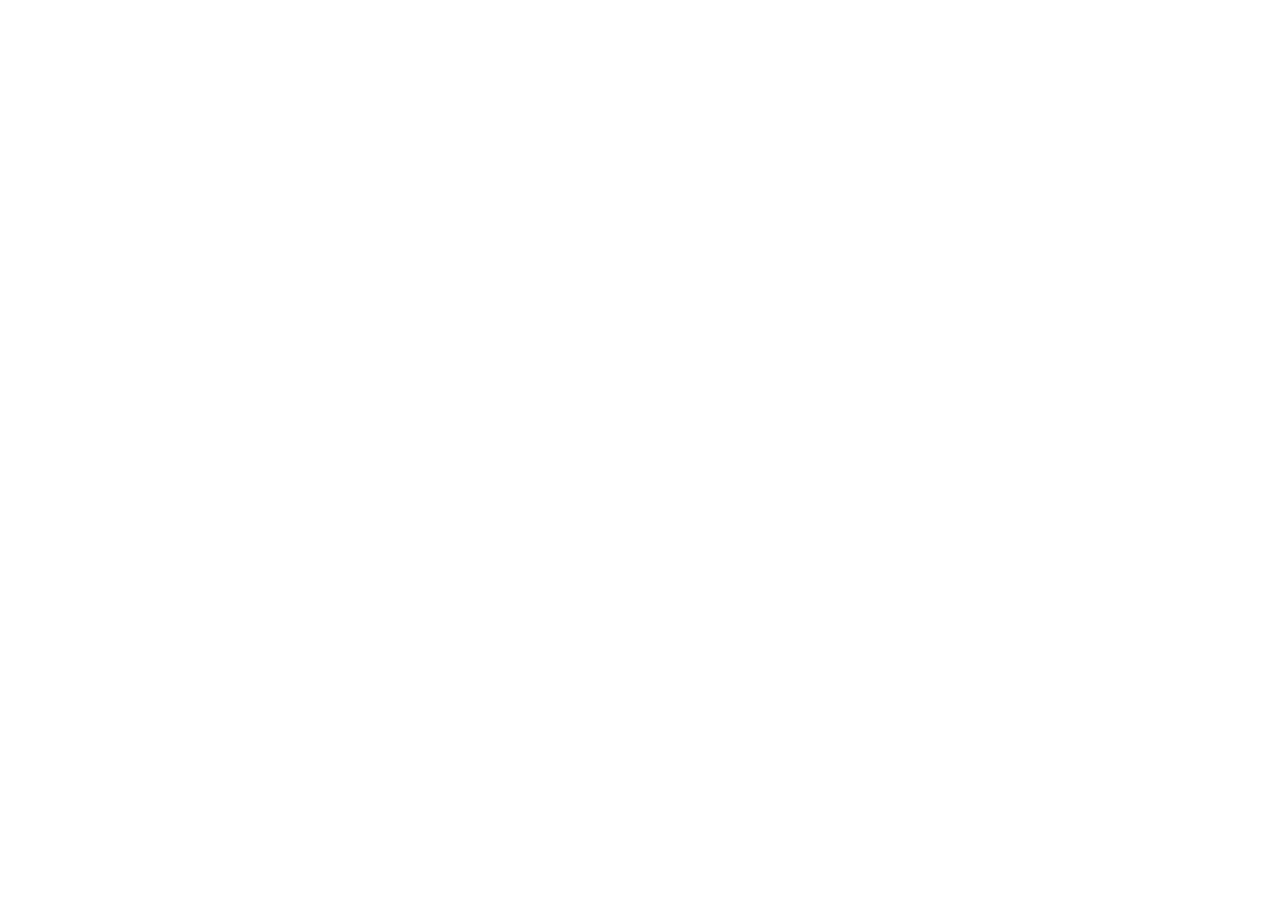
==== index.html @ 2fdc1004 "Portfolio Update 1 I added index.html,the navigation bar, and added the bootstrap/js/css stylesheet " ====
<!DOCTYPE html>
<html lang="en">
<head>
    <meta charset="UTF-8">
    <meta name="viewport" content="width=device-width, initial-scale=1.0">
    <!-- Using Bootstrap 5 framework-->
  <link href="https://cdn.jsdelivr.net/npm/bootstrap@5.3.3/dist/css/bootstrap.min.css" rel="stylesheet">
  <script src="https://cdn.jsdelivr.net/npm/bootstrap@5.3.3/dist/js/bootstrap.bundle.min.js"></script>
  <!-- jQuery used to load the navbar -->
   <script src="https://code.jquery.com/jquery-3.7.1.min.js"></script>
</head>
<body>
<!-- This is going to be my first page of my portfolio.-->
    
</body>
</html>
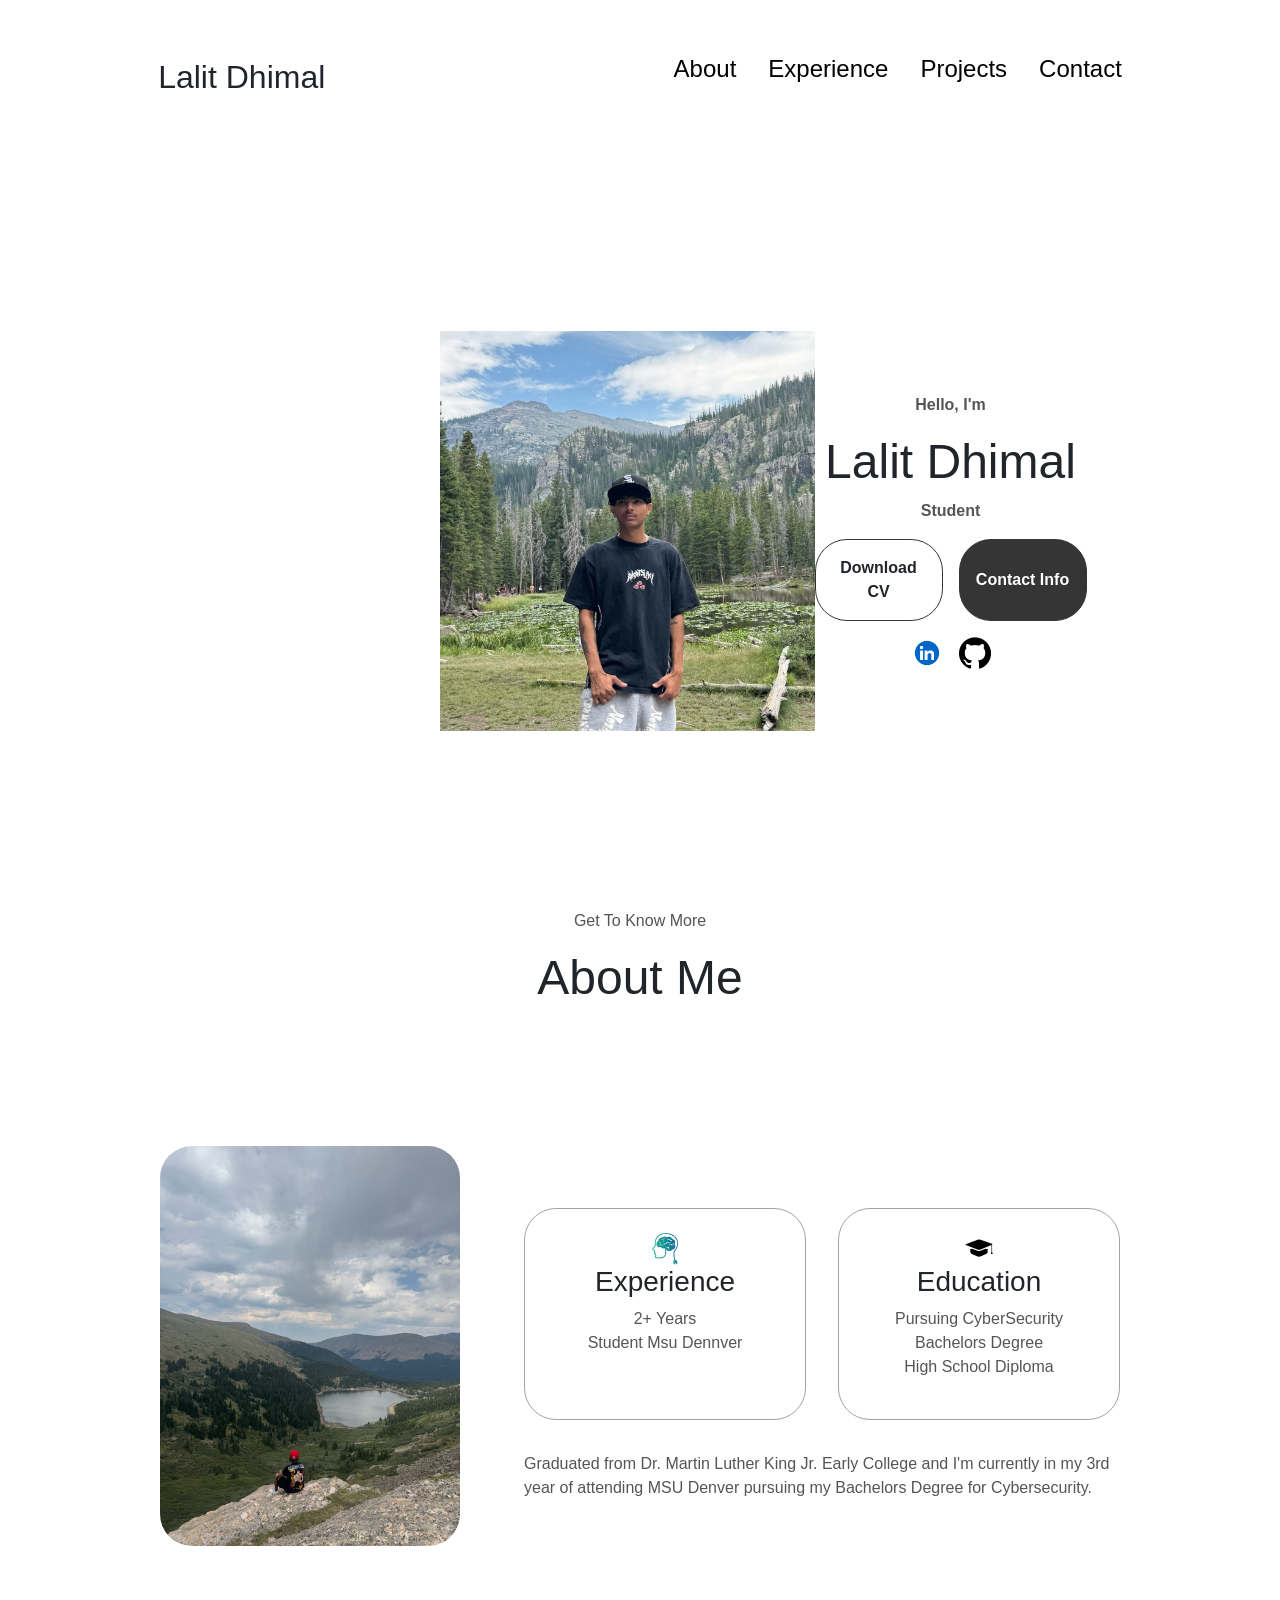
==== commit a4c6f61e: "All Update I have made a lot of changes. About Me page, Skills, Experience, Contact. Also added my l" ====
--- a/index.html
+++ b/index.html
@@ -1,16 +1,117 @@
 <!DOCTYPE html>
 <html lang="en">
-<head>
+    <head>
     <meta charset="UTF-8">
-    <meta name="viewport" content="width=device-width, initial-scale=1.0">
-    <!-- Using Bootstrap 5 framework-->
-  <link href="https://cdn.jsdelivr.net/npm/bootstrap@5.3.3/dist/css/bootstrap.min.css" rel="stylesheet">
-  <script src="https://cdn.jsdelivr.net/npm/bootstrap@5.3.3/dist/js/bootstrap.bundle.min.js"></script>
-  <!-- jQuery used to load the navbar -->
-   <script src="https://code.jquery.com/jquery-3.7.1.min.js"></script>
-</head>
-<body>
-<!-- This is going to be my first page of my portfolio.-->
-    
-</body>
-</html>+    <meta http-equiv="X-UA-Compatible" content="IE=edge" />
+    <meta name="viewport" content="width=device-width, initial-scale=1.0" />
+    <link href="https://cdn.jsdelivr.net/npm/bootstrap@5.3.3/dist/css/bootstrap.min.css" rel="stylesheet">
+    <script src="https://cdn.jsdelivr.net/npm/bootstrap@5.3.3/dist/js/bootstrap.bundle.min.js"></script>
+    <script src="https://code.jquery.com/jquery-3.7.1.min.js"></script>
+   <title>My Portfolio</title>
+   <link rel="stylesheet" href="style.css"/>
+   <link rel="stylesheet" href="mediaqueries.css"/>
+    </head>
+    <body>
+        <nav id="desktop-nav">
+            <div class="logo">Lalit Dhimal</div>
+            <div>
+                <ul class="nav-links">
+                    <li><a href="#About">About</a></li>
+                    <li><a href="#Experience">Experience</a></li>
+                    <li><a href="#Projects">Projects</a></li>
+                    <li><a href="#Contact">Contact</a></li>
+                </ul>
+            </div>
+        </nav>
+        <nav id="hamburger-nav">
+            <div class="logo">Lalit Dhimal</div>
+            <div class="hamburger-menu">
+                <div class="hamburger-icon" onclick="toggleMenu()">
+                    <span></span>
+                    <span></span>
+                    <span></span>
+                </div>
+                <div class="menu-links">
+                    <li><a href="#About" onclick="toggleMenu()">About</a></li>
+                    <li><a href="#Experience" onclick="toggleMenu()">Experience</a></li>
+                    <li><a href="#Projects" onclick="toggleMenu()">Projects</a></li>
+                    <li><a href="#Contact" onclick="toggleMenu()">Contact</a></li>   
+                </div>
+            </div>
+        </nav>
+        <section id="profile">
+            <div= class="section__pic-container">
+                <img src="./assets/aboutme.png" alt="Lalit Profile Picture">
+            </div>
+            <div class="section__text">
+                <p class="section__text__p1">Hello, I'm</p>
+                <h1 class="title">Lalit Dhimal</h1>
+                <p class="setion__text__p2">Student</p>
+                <div class="btn-container">
+                    <button class="btn btn-color-2" 
+                    onclick="window.open('./assets/Resume.pdf')"
+                >
+                    Download CV
+                </button>
+                <button class="btn btn-color-1" onclick="location.href='./#Contact'">
+                    Contact Info
+                </button>
+                </div>
+                <div id="socials-container">
+                    <img 
+                    src="./assets/linkedin.png" 
+                    alt="My Linkedin Profile"
+                    class="icon"
+                    onclick="location.href='https:www.linkedin.com/in/lalit-dhimal-317a672b5/'"
+                    />
+                    <img 
+                    src="./assets/github.png" 
+                    alt="My Github Profile"
+                    class="icon"
+                    onclick="location.href='https:github.com/aerobix-svn'"
+                    />
+            </div>
+        </section>
+        <section id="About">
+           <p class="section__text__p1">Get To Know More</p>
+           <h1 class="title">About Me</h1>
+           <div class="section-container">
+            <div class="section__pic-container">
+                <img src="./assets/me.png" 
+                alt="Profile picture" 
+                class="about-pic"
+                />
+            </div>
+            <div class="about-details-container">
+                <div class="about-containers">
+                    <div class="details-container">
+                        <img src="./assets/experience.png" 
+                        alt="experience icon" 
+                        class="icon"
+                        />
+                        <h3>Experience</h3>
+                        <p>2+ Years <br> Student Msu Dennver</p>
+                    </div>
+                    <div class="details-container">
+                        <img src="./assets/education-png-23447.png" 
+                        alt="education icon" 
+                        class="icon"
+                        />
+                        <h3>Education</h3>
+                        <p>Pursuing CyberSecurity Bachelors Degree<br>High School Diploma</p>
+                    </div>
+                </div>
+                <div class="text-container">
+                    <p>Graduated from Dr. Martin Luther King Jr. Early College and I'm currently in my 3rd year of attending MSU Denver pursuing my Bachelors Degree for Cybersecurity.</p>
+                </div>
+            </div>
+           </div>
+           <img src="./assets/arrow.png" 
+           alt="arrow icon" 
+           class="icon arrow"
+           onclick="location.href='./experience'"
+           />
+        </section>
+        <script src="script.js"></script>
+    </body>
+   </html>
--- a/style.css
+++ b/style.css
@@ -0,0 +1,315 @@
+/* General */ 
+
+@import url("https://fonts.googleleapis.com/css2?family=Poppins:wght@300;400;500;600&display=swap");
+
+* {
+    margin: 0;
+    padding: 0;
+}
+
+body {
+    font-family: 'Poppins', sans-serif;
+}
+
+html {
+    scroll-behavior: smooth;
+}
+
+p {
+    color: rgb(85, 85, 85);
+}
+
+/* Transition */
+
+a, 
+.btn {
+    transition: all 300ms ease;
+}
+
+/* Desktop Nav */ 
+
+nav, 
+.nav-links {
+    display: flex;
+}
+
+nav { 
+    justify-content: space-around;
+    align-items: center;
+    height: 17vh;
+}
+
+.nav-links {
+    gap: 2rem;
+    list-style: none;
+    font-size: 1.5rem;
+}
+
+a {
+    color: black;
+    text-decoration: none;
+    text-decoration-color: white;
+}
+
+a:hover {
+    color: grey;
+    text-decoration: underline;
+    text-underline-offset: 1rem;
+    text-decoration-color: rgb(181, 181, 181);
+}
+
+.logo {
+    font-size: 2rem;
+}
+
+.logo:hover {
+    cursor: default;
+}
+
+/* Hamburger Menu */
+
+#hamburger-nav {
+    display: none;
+}
+
+.hamburger-menu {
+    position: relative;
+    display: inline-block;
+}
+
+.hamburger.icon {
+    display: flex;
+    flex-direction: column;
+    justify-content: space-between;
+    height: 24px;
+    width: 30px;
+    cursor: pointer;
+}
+
+.hamburger-icon span {
+    width: 100%;
+    height: 2px;
+    background-color: black;
+    transition: all 0.3 ease-in-out;
+}
+
+.menu-links {
+    position: absolute;
+    top: 100%;
+    right: 0;
+    background-color: white;
+    width: fit-content;
+    max-height: 0;
+    overflow: hidden;
+    transition: all 0.3 ease-in-out;
+}
+
+.menu-links a {
+    display: block;
+    padding: 10px;
+    text-align: center;
+    font-size: 1.5rem;
+    color: black;
+    text-decoration: none;
+    transition: all 0.3 ease-in-out;
+}
+
+.menu-links li {
+    list-style: none;
+}
+
+.menu-links.open {
+    max-height: 300px;
+}
+
+.hamburger-icon.open span:first-child {
+    transform: rotate(45deg) translate(10px, 5px);
+}
+
+.hamburger-icon.open span:nth-child(2) {
+    opacity: 0;
+}
+
+.hamburger-icon.open span:last-child {
+    transform: rotate(-45deg) translate(10px, -5px);
+}
+
+.hamburger-icon span:first-child {
+    transform: none;
+}
+
+.hamburger-icon span:first-child {
+    opacity: 1;
+}
+
+.hamburger-icon span:first-child {
+    transform: none;
+}
+
+/* Sections */ 
+
+section { 
+    padding-top: 4vh;
+    height: 96vh;
+    margin: 0 10rem;
+    box-sizing: border-box;
+    min-height: fit-content;
+}
+
+.section-container { 
+    display: flex;
+}
+
+/* Profile Section */
+
+#profile {
+    display: flex;
+    justify-content: center;
+    gap: 5rem;
+    height: 80vh;
+}
+
+.section__pic-container {
+    display: flex;
+    height: 400px;
+    width: 400px;
+    margin: auto 0;
+}
+
+.section__text {
+    align-self: center;
+    text-align: center;
+}
+
+.section__text p {
+    font-weight: 600;
+}
+
+.section__text__p1 {
+    text-align: center;
+}
+
+.section__text__p2 {
+    font-size: 1.75rem;
+    margin-bottom: 1rem;
+}
+
+.title {
+    font-size: 3rem;
+    text-align: center;
+}
+
+#socials-container {
+    display: flex;
+    justify-content: center;
+    margin-top: 1rem;
+    gap: 1rem;
+}
+
+/* Icon */
+
+.icon {
+    cursor: pointer;
+    height: 2rem;
+}
+
+/* Buttons */ 
+
+.btn-container {
+    display: flex;
+    justify-content: center;
+    gap: 1rem;
+}
+
+.btn {
+    font-weight: 600;
+    transition: all 300ms ease;
+    padding: 1rem;
+    width: 8rem;
+    border-radius: 2rem;
+}
+
+.btn-color-1, 
+.btn-color-2 {
+    border: rgb(53,53,53) 0.1rem solid;
+}
+
+.btn-color-1:hover, 
+.btn-color-2:hover {
+    cursor: pointer;
+}
+
+.btn-color-1, 
+.btn-color-2:hover {
+    background: rgb(53,53,53);
+    color: white;
+}
+
+.btn-color-1:hover {
+    background: rgb(0, 0, 0);
+}
+
+.btn-color-2 {
+    background: none;
+}
+
+.btn-color-2:hover {
+    border: rgb(255, 255, 255) 0.1rem solid;
+}
+
+.btn-container {
+    gap: 1rem;
+}
+
+/* About Section */
+
+#about {
+    position: relative;
+}
+
+.about-containers {
+    gap: 2rem;
+    margin-bottom: 2rem;
+    margin-top: 2rem;
+}
+
+.about-details-container {
+    justify-content: center;
+    flex-direction: column;
+ }
+
+.about-containers, .about-details-container {
+    display: flex;
+ } 
+
+.about-pic {
+    border-radius: 2rem;
+}
+
+.arrow {
+    position: absolute;
+    right: -5rem;
+    bottom: -15rem;
+}
+
+.details-container {
+    padding: 1.5rem;
+    flex: 1;
+    background: white;
+    border-radius: 2rem;
+    border: rgb(53,53,53) 0.1rem solid;
+    border-color: rgb(163,163,163);
+    text-align: center;
+ }
+ 
+ 
+.section-container {
+    gap: 4rem;
+    height: 80%;
+ }
+
+.section__pic-container {
+    height: 400px;
+    width: 400px;
+    margin: auto 0;
+ }
--- a/mediaqueries.css
+++ b/mediaqueries.css
@@ -0,0 +1,8 @@
+@media screen and (max-width: 1200px) {
+    #desktop-nav {
+        display: none;
+    }
+    #hamburger-nav {
+        display: flex;
+    }
+}
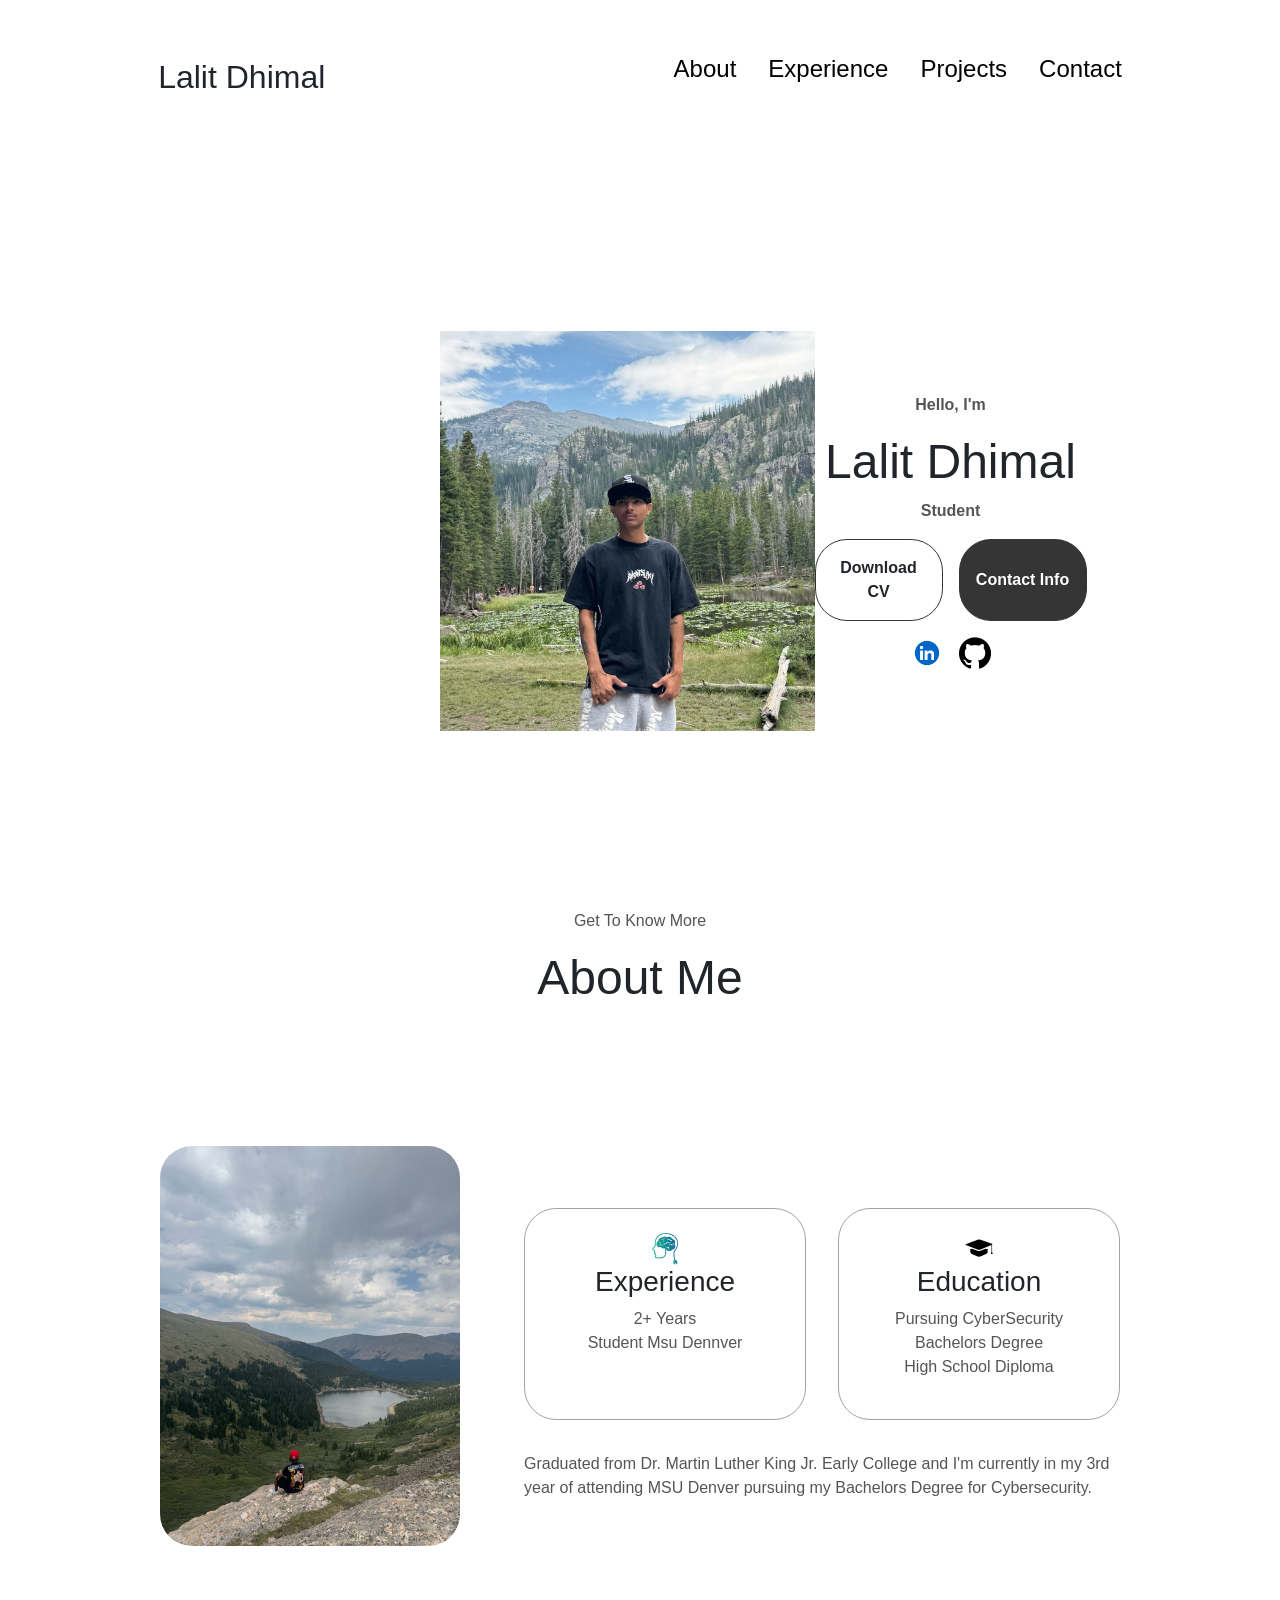
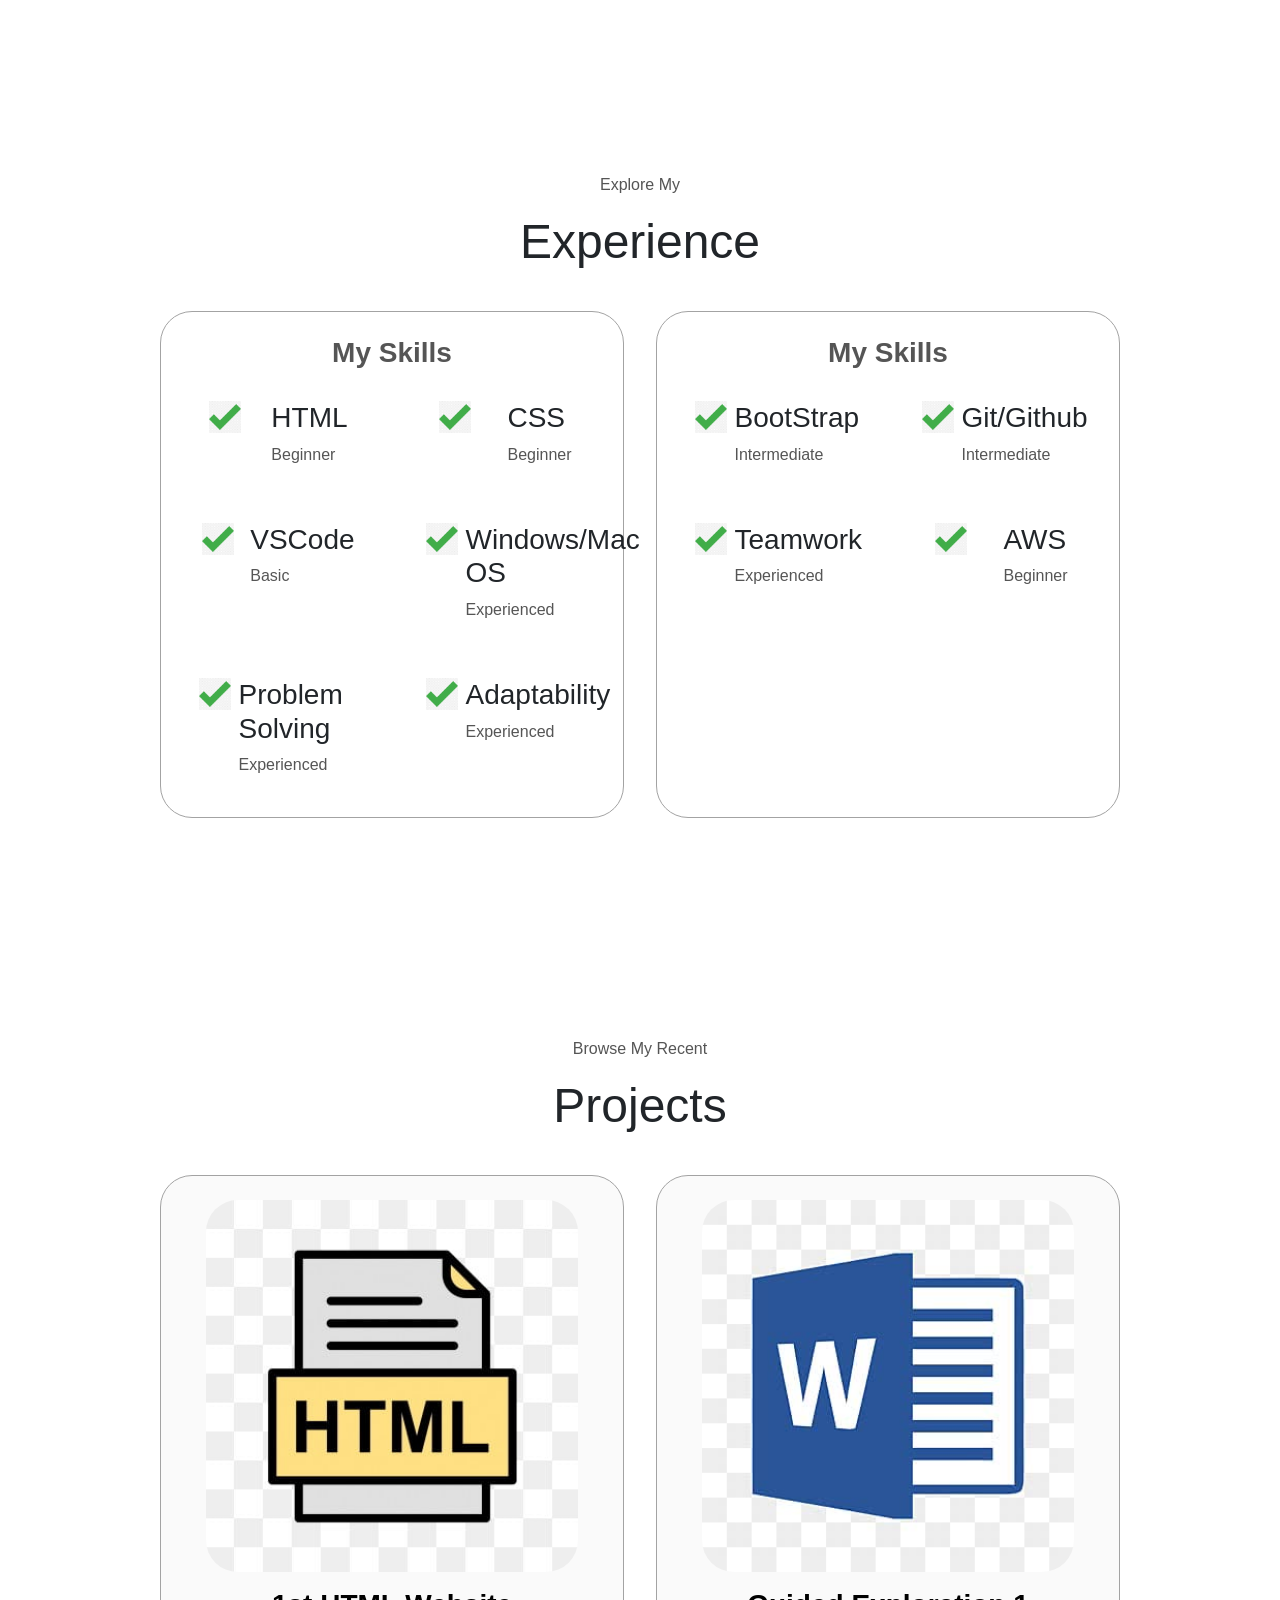
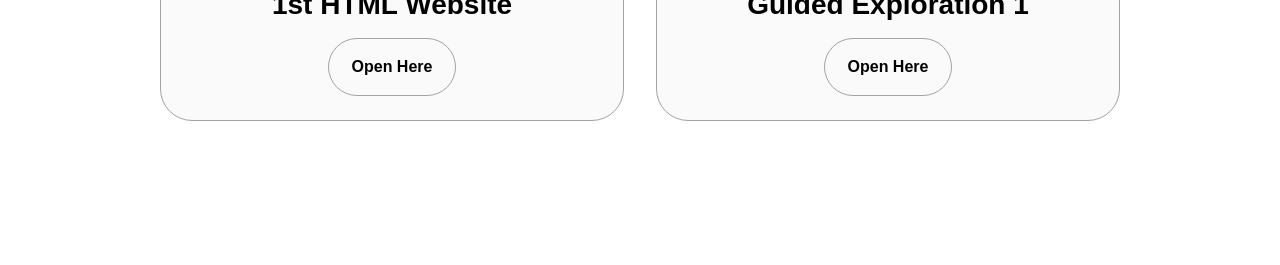
==== commit 8f609cf8: "Update finished my experience and projects page. still having trouble with adding the links to proje" ====
--- a/index.html
+++ b/index.html
@@ -109,8 +109,185 @@
            <img src="./assets/arrow.png" 
            alt="arrow icon" 
            class="icon arrow"
-           onclick="location.href='./experience'"
+           onclick="location.href='./#experience'"
            />
+        </section>
+        <section id="Experience">
+            <p class="section__text__p1">Explore My</p>
+            <h1 class="title">Experience</h1>
+            <div class="experience-details-container">
+                <div class="about-containers">
+                    <div class="details-container">
+                        <h2 class="experience-sub-title">My Skills</h2>
+                        <div class="article-container">
+                            <article>
+                                <img 
+                                src="./assets/checkmark.png" 
+                                alt="Experience icon" 
+                                class="icon"
+                                />
+                                <div>
+                                    <h3>HTML</h3>
+                                    <p>Beginner</p>
+                                </div>
+                            </article>
+                            <article>
+                                <img 
+                                src="./assets/checkmark.png" 
+                                alt="Experience icon" 
+                                class="icon"
+                                />
+                                <div>
+                                    <h3>CSS</h3>
+                                    <p>Beginner</p>
+                                </div>
+                            </article>
+                            <article>
+                                <img 
+                                src="./assets/checkmark.png" 
+                                alt="Experience icon" 
+                                class="icon"
+                                />
+                                <div>
+                                    <h3>VSCode</h3>
+                                    <p>Basic</p>
+                                </div>
+                            </article>
+                            <article>
+                                <img 
+                                src="./assets/checkmark.png" 
+                                alt="Experience icon" 
+                                class="icon"
+                                />
+                                <div>
+                                    <h3>Windows/Mac OS</h3>
+                                    <p>Experienced</p>
+                                </div>
+                            </article>
+                            <article>
+                                <img 
+                                src="./assets/checkmark.png" 
+                                alt="Experience icon" 
+                                class="icon"
+                                />
+                                <div>
+                                    <h3>Problem Solving</h3>
+                                    <p>Experienced</p>
+                                </div>
+                            </article>
+                            <article>
+                                <img 
+                                src="./assets/checkmark.png" 
+                                alt="Experience icon" 
+                                class="icon"
+                                />
+                                <div>
+                                    <h3>Adaptability</h3>
+                                    <p>Experienced</p>
+                                </div>
+                            </article>
+                        </div>
+                    </div>
+                    <div class="details-container">
+                        <h2 class="experience-sub-title">My Skills</h2>
+                        <div class="article-container">
+                            <article>
+                                <img 
+                                src="./assets/checkmark.png" 
+                                alt="Experience icon" 
+                                class="icon"
+                                />
+                                <div>
+                                    <h3>BootStrap</h3>
+                                    <p>Intermediate</p>
+                                </div>
+                            </article>
+                            <article>
+                                <img 
+                                src="./assets/checkmark.png" 
+                                alt="Experience icon" 
+                                class="icon"
+                                />
+                                <div>
+                                    <h3>Git/Github</h3>
+                                    <p>Intermediate</p>
+                                </div>
+                            </article>
+                            <article>
+                                <img 
+                                src="./assets/checkmark.png" 
+                                alt="Experience icon" 
+                                class="icon"
+                                />
+                                <div>
+                                    <h3>Teamwork</h3>
+                                    <p>Experienced</p>
+                                </div>
+                            </article>
+                            <article>
+                                <img 
+                                src="./assets/checkmark.png" 
+                                alt="Experience icon" 
+                                class="icon"
+                                />
+                                <div>
+                                    <h3>AWS</h3>
+                                    <p>Beginner</p>
+                                </div>
+                            </article>
+                        </div>
+                    </div>
+                </div>
+            </div>
+            <img src="./assets/arrow.png" 
+           alt="arrow icon" 
+           class="icon arrow"
+           onclick="location.href='./#projects'"
+           />
+        </section>
+        <section id="Projects">
+            <p class="section__text__p1">Browse My Recent</p>
+            <h1 class="title">Projects</h1>
+            <div class="experience-details-container">
+            <div class="about-containers">
+                <div class="details-container color-container">
+                    <div class="article-container">
+                        <img 
+                        src="./assets/html.png" 
+                        alt="HTML Picture" 
+                        class="project-img"
+                        />
+                    </div>
+                    <h2 class="experience-sub-title project-title">1st HTML Website</h2>
+                    <div class="btn-container">
+                        <button 
+                        class="btn btn-color-2 
+                        project-btn" 
+                        onclick="location.href='file:/C:/GithubRepos/web-version-control-starter-project/index.html'"
+                        >
+                            Open Here
+                        </button>
+                    </div>
+                </div>
+                <div class="details-container color-container">
+                    <div class="article-container">
+                        <img src="./assets/wordlogo.png" 
+                        alt="GE1" 
+                        class="project-img"
+                        />
+                    </div>
+                    <h2 class="experience-sub-title project-title">Guided Exploration 1</h2>
+                    <div class="btn-container">
+                        <button 
+                        class="btn btn-color-2 
+                        project-btn" 
+                        onclick="location.href='file:/C:/GithubRepos/Portfolio-Website/assets/GE1.pdf'"
+                        >
+                            Open Here
+                        </button>
+                    </div>
+                </div>
+            </div>
         </section>
         <script src="script.js"></script>
     </body>
--- a/style.css
+++ b/style.css
@@ -312,4 +312,70 @@
     height: 400px;
     width: 400px;
     margin: auto 0;
- }+ }
+
+/* Experience Section */
+
+#experience {
+    position: relative;
+}
+
+.experience-sub-title {
+    color: rgb(85,85,85);
+    font-weight: 600;
+    font-size: 1.75rem;
+    margin-bottom: 2rem;
+}
+
+.experience-details-container {
+    display: flex;
+    justify-content: center;
+    flex-direction: column;
+}
+
+.article-container {
+    display: flex;
+    text-align: initial;
+    flex-wrap: wrap;
+    flex-direction: row;
+    gap: 2.5rem;
+    justify-content: space-around;
+}
+
+article {
+    display: flex;
+    width: 10rem;
+    justify-content: space-around;
+    gap: 0.5rem;
+}
+
+article.icon {
+    cursor: default;
+}
+
+/* Projects Section */
+
+#Projects {
+    position: relative;
+}
+
+.color-container {
+    border-color: rgb(163,163,163);
+    background: rgb(250,250,250);
+}
+
+.project-img {
+    border-radius: 2rem;
+    width: 90%;
+    height: 90%;
+}
+
+.project-title {
+    margin: 1rem;
+    color: black;
+}
+
+.project-btn {
+    color: black;
+    border-color: rgb(163,163,163);
+}
